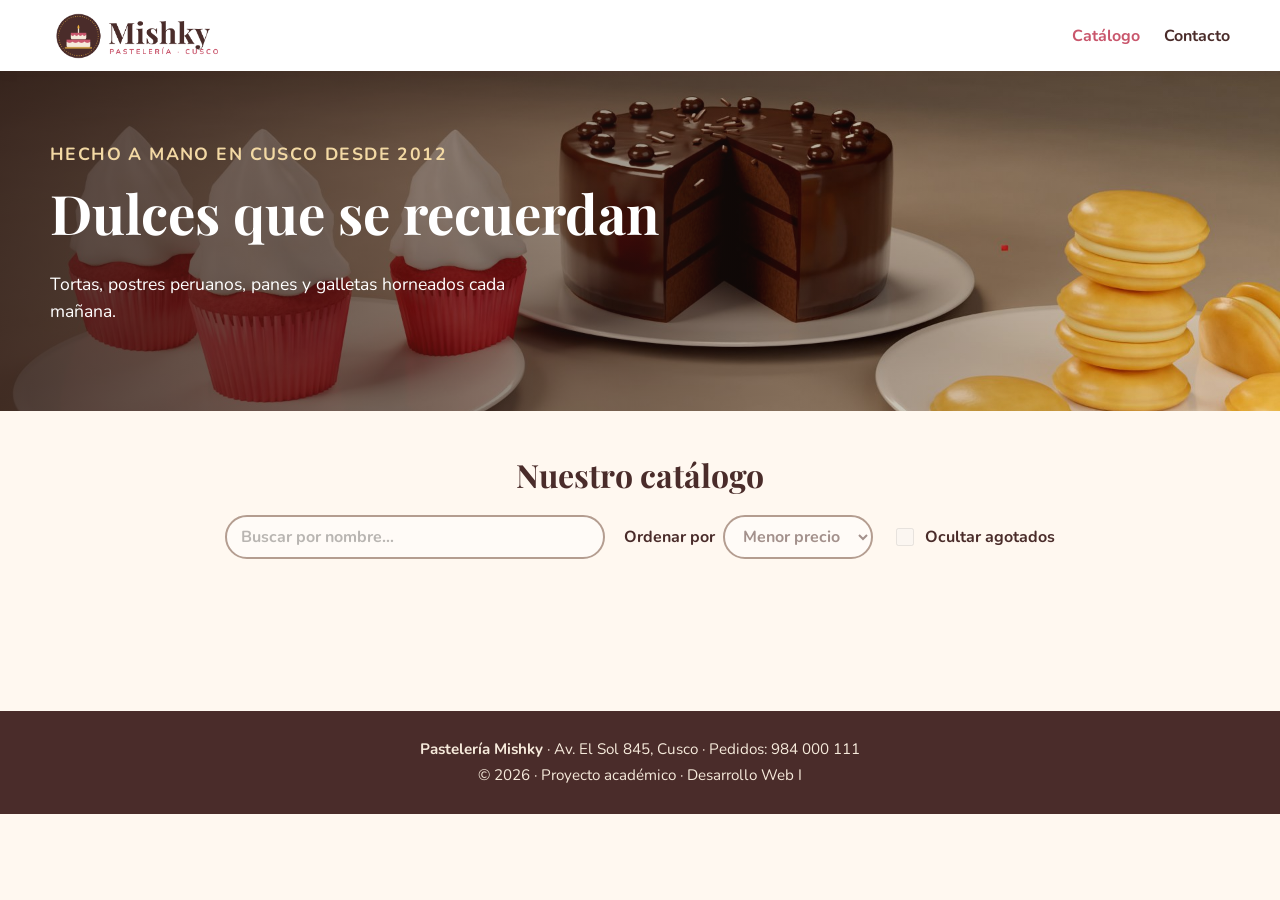
==== index.html @ ed4f643b "Rename catalogo.html to index.html" ====
<!doctype html>
<html lang="es">
  <head>
    <meta charset="UTF-8" />
    <meta name="viewport" content="width=device-width, initial-scale=1.0" />
    <title>Catálogo | Pastelería Mishky</title>
    <meta
      name="description"
      content="Tortas, postres peruanos, panes y galletas artesanales de Pastelería Mishky."
    />
    <link rel="icon" href="img/favicon.png" type="image/png" />
    <link rel="preconnect" href="https://fonts.googleapis.com" />
    <link rel="preconnect" href="https://fonts.gstatic.com" crossorigin />
    <link
      href="https://fonts.googleapis.com/css2?family=Playfair+Display:wght@700&family=Nunito:wght@400;700&display=swap"
      rel="stylesheet"
    />
    <link rel="stylesheet" href="css/estilos.css" />
  </head>
  <body>
    <header class="cabecera">
      <div class="contenedor cabecera__fila">
        <a href="catalogo.html" class="marca">
          <img src="img/logo.png" alt="Pastelería Mishky" width="176" height="52" />
        </a>
        <nav aria-label="Principal">
          <ul class="menu">
            <li><a href="#catalogo" aria-current="page">Catálogo</a></li>
            <li><a href="#contacto">Contacto</a></li>
          </ul>
        </nav>
      </div>
    </header>

    <section class="hero">
      <div class="contenedor hero__texto">
        <p class="hero__antetitulo">Hecho a mano en Cusco desde 2012</p>
        <h1>Dulces que se recuerdan</h1>
        <p>Tortas, postres peruanos, panes y galletas horneados cada mañana.</p>
      </div>
    </section>

    <main id="catalogo" class="contenedor">
      <h2 class="titulo-seccion">Nuestro catálogo</h2>

      <!-- Controles: buscador, orden y stock.
           Un solo contenedor con delegación de eventos (input + change). -->
      <div id="controles" class="controles" role="search" aria-label="Buscar y ordenar productos">
        <div class="campo campo--buscar">
          <label for="buscador" class="visualmente-oculto">Buscar por nombre</label>
          <input
            id="buscador"
            type="search"
            placeholder="Buscar por nombre…"
            autocomplete="off"
            disabled
          />
        </div>

        <div class="campo">
          <label for="orden">Ordenar por</label>
          <select id="orden" disabled>
            <option value="precio-asc">Menor precio</option>
            <option value="precio-desc">Mayor precio</option>
            <option value="nombre-asc">Nombre A–Z</option>
          </select>
        </div>

        <label class="campo campo--check" for="ocultar-agotados">
          <input id="ocultar-agotados" type="checkbox" disabled />
          <span>Ocultar agotados</span>
        </label>
      </div>

      <!-- Los botones de categoría se generan desde productos.json -->
      <div
        id="filtros"
        class="filtros"
        role="group"
        aria-label="Filtrar por categoría"
      ></div>

      <div class="estado-bloque">
        <p id="estado" class="estado" role="status" aria-live="polite" tabindex="-1"></p>
        <button type="button" id="reintentar" class="boton" hidden>Reintentar</button>
      </div>
      <p id="aviso" class="aviso" hidden></p>

      <!-- Contenedor: el catálogo se renderiza con JavaScript.
           aria-busy="true" hasta que termina el renderizado. -->
      <ul id="grilla" class="grilla" aria-busy="true"></ul>
    </main>

    <footer id="contacto" class="pie">
      <div class="contenedor">
        <p>
          <strong>Pastelería Mishky</strong> · Av. El Sol 845, Cusco · Pedidos: 984 000 111
        </p>
        <p>&copy; 2026 · Proyecto académico · Desarrollo Web I</p>
      </div>
    </footer>

    <!-- Detalle del producto: <dialog> nativo (se abre con showModal()) -->
    <dialog id="modal" class="modal" aria-labelledby="modal-titulo" aria-describedby="modal-descripcion">
      <div class="modal__contenido">
        <button type="button" id="modal-cerrar" class="modal__cerrar" aria-label="Cerrar detalle">
          ✕
        </button>
        <img id="modal-img" class="modal__img" width="900" height="900" alt="" decoding="async" />
        <div class="modal__cuerpo">
          <p id="modal-categoria" class="tarjeta__categoria"></p>
          <h2 id="modal-titulo" class="modal__titulo"></h2>
          <p id="modal-descripcion" class="modal__descripcion"></p>
          <dl class="modal__datos">
            <div>
              <dt>Precio</dt>
              <dd id="modal-precio" class="modal__precio"></dd>
            </div>
            <div>
              <dt>Stock</dt>
              <dd id="modal-stock"></dd>
            </div>
            <div>
              <dt>Porciones</dt>
              <dd id="modal-porciones"></dd>
            </div>
          </dl>
          <button type="button" id="modal-cerrar-pie" class="boton">Cerrar</button>
        </div>
      </div>
    </dialog>

    <!-- Plantilla de una tarjeta de producto: el navegador no la muestra.
         El srcset lo completa catalogo.js (300w / 600w / 900w). -->
    <template id="tpl-producto">
      <li class="tarjeta">
        <figure class="tarjeta__foto">
          <img
            width="600"
            height="600"
            loading="lazy"
            decoding="async"
            sizes="(max-width: 560px) calc(100vw - 2rem), 280px"
            alt=""
          />
          <span class="etiqueta" hidden></span>
        </figure>
        <div class="tarjeta__cuerpo">
          <p class="tarjeta__categoria"></p>
          <h3 class="tarjeta__nombre"></h3>
          <p class="tarjeta__descripcion"></p>
          <div class="tarjeta__pie">
            <span class="tarjeta__precio"></span>
            <span class="tarjeta__porciones"></span>
          </div>
        </div>
      </li>
    </template>

    <script src="js/catalogo.js" defer></script>
  </body>
</html>
---- css/estilos.css ----
/* =============================================================
   Pastelería Mishky · Estilos del catálogo
   ============================================================= */
:root {
  --crema: #fff8f0;
  --crema-2: #f6eadb;
  --chocolate: #4a2c2a;
  --cacao: #6b4433;
  --rosa: #c9566c;
  --dorado: #c8963e;
  --gris: #7a6a60;
  --blanco: #ffffff;
  --radio: 14px;
  --sombra: 0 6px 18px rgba(74, 44, 42, 0.12);
}

*,
*::before,
*::after {
  box-sizing: border-box;
}

body {
  margin: 0;
  font-family: "Nunito", system-ui, sans-serif;
  color: var(--chocolate);
  background: var(--crema);
  line-height: 1.5;
}

img {
  max-width: 100%;
  display: block;
}

.contenedor {
  width: min(1180px, 100% - 2rem);
  margin-inline: auto;
}

/* ---------- Cabecera ---------- */
.cabecera {
  position: sticky;
  top: 0;
  z-index: 10;
  background: var(--blanco);
  box-shadow: 0 2px 10px rgba(74, 44, 42, 0.08);
}

.cabecera__fila {
  display: flex;
  align-items: center;
  justify-content: space-between;
  padding-block: 0.6rem;
}

.marca img {
  height: 52px;
  width: auto;
}

.menu {
  display: flex;
  gap: 1.5rem;
  list-style: none;
  margin: 0;
  padding: 0;
}

.menu a {
  color: var(--chocolate);
  font-weight: 700;
  text-decoration: none;
}

.menu a:hover,
.menu a[aria-current="page"] {
  color: var(--rosa);
}

/* ---------- Hero ---------- */
.hero {
  min-height: 340px;
  display: flex;
  align-items: center;
  color: var(--blanco);
  background:
    linear-gradient(
      90deg,
      rgba(40, 22, 18, 0.82) 0%,
      rgba(40, 22, 18, 0.35) 60%,
      rgba(40, 22, 18, 0) 100%
    ),
    url("../img/banner.jpg") center / cover no-repeat;
}

.hero__texto {
  max-width: 1180px;
}

.hero__antetitulo {
  color: #f3d9a4;
  font-weight: 700;
  letter-spacing: 0.08em;
  text-transform: uppercase;
  font-size: 0.85rem;
  margin: 0;
}

.hero h1 {
  font-family: "Playfair Display", Georgia, serif;
  font-size: clamp(2rem, 5vw, 3.4rem);
  margin: 0.3rem 0;
}

.hero p {
  max-width: 30rem;
  font-size: 1.1rem;
}

/* ---------- Filtros ---------- */
.titulo-seccion {
  font-family: "Playfair Display", Georgia, serif;
  font-size: 2rem;
  text-align: center;
  margin: 2.5rem 0 1rem;
}

.filtros {
  display: flex;
  flex-wrap: wrap;
  justify-content: center;
  gap: 0.6rem;
  margin-bottom: 1rem;
}

.filtro {
  font: inherit;
  font-weight: 700;
  cursor: pointer;
  padding: 0.55rem 1.2rem;
  border-radius: 999px;
  border: 2px solid var(--cacao);
  background: transparent;
  color: var(--cacao);
  transition:
    background 0.2s,
    color 0.2s,
    transform 0.2s;
}

.filtro:hover {
  transform: translateY(-2px);
}

.filtro[aria-pressed="true"] {
  background: var(--cacao);
  color: var(--blanco);
}

.filtro:focus-visible {
  outline: 3px solid var(--dorado);
  outline-offset: 2px;
}

.estado {
  text-align: center;
  color: var(--gris);
  min-height: 1.5em;
}

.estado--error {
  color: #a3202f;
  font-weight: 700;
}

/* ---------- Grilla y tarjetas ---------- */
.grilla {
  list-style: none;
  padding: 0;
  margin: 1rem 0 3rem;
  display: grid;
  gap: 1.5rem;
  grid-template-columns: repeat(auto-fill, minmax(250px, 1fr));
}

.tarjeta {
  background: var(--blanco);
  border-radius: var(--radio);
  overflow: hidden;
  box-shadow: var(--sombra);
  display: flex;
  flex-direction: column;
  transition:
    transform 0.25s,
    box-shadow 0.25s;
}

.tarjeta:hover {
  transform: translateY(-4px);
  box-shadow: 0 12px 26px rgba(74, 44, 42, 0.18);
}

.tarjeta[data-id] {
  cursor: pointer;
}

.tarjeta:focus-visible {
  outline: 3px solid var(--dorado);
  outline-offset: 3px;
}

.tarjeta__foto {
  position: relative;
  margin: 0;
  aspect-ratio: 1 / 1;
  background: var(--crema-2);
}

.tarjeta__foto img {
  width: 100%;
  height: 100%;
  object-fit: cover;
  opacity: 0;
  transition: opacity 0.4s ease;
}

/* Clase que agrega JS con el evento load */
.tarjeta__foto img.foto-cargada {
  opacity: 1;
}

.etiqueta {
  position: absolute;
  top: 12px;
  left: 12px;
  background: var(--dorado);
  color: var(--blanco);
  font-size: 0.8rem;
  font-weight: 700;
  padding: 0.25rem 0.7rem;
  border-radius: 999px;
}

.etiqueta--agotado {
  background: #8a1c2b;
}

.tarjeta--agotado img {
  filter: grayscale(0.85);
}

.tarjeta--agotado img.foto-cargada {
  opacity: 0.75;
}

.tarjeta__cuerpo {
  padding: 1rem 1.1rem 1.2rem;
  display: flex;
  flex-direction: column;
  flex: 1;
}

.tarjeta__categoria {
  margin: 0;
  color: var(--rosa);
  font-size: 0.78rem;
  font-weight: 700;
  text-transform: uppercase;
  letter-spacing: 0.06em;
}

.tarjeta__nombre {
  font-family: "Playfair Display", Georgia, serif;
  font-size: 1.25rem;
  margin: 0.25rem 0 0.4rem;
}

.tarjeta__descripcion {
  margin: 0 0 1rem;
  color: var(--gris);
  font-size: 0.95rem;
  flex: 1;
}

.tarjeta__pie {
  display: flex;
  justify-content: space-between;
  align-items: baseline;
  border-top: 1px dashed var(--crema-2);
  padding-top: 0.7rem;
}

.tarjeta__precio {
  font-size: 1.35rem;
  font-weight: 700;
  color: var(--chocolate);
}

.tarjeta__porciones {
  font-size: 0.85rem;
  color: var(--gris);
}

/* ---------- Pie ---------- */
.pie {
  background: var(--chocolate);
  color: var(--crema-2);
  text-align: center;
  padding: 1.5rem 0;
  font-size: 0.95rem;
}

.pie p {
  margin: 0.2rem 0;
}

@media (max-width: 600px) {
  .menu {
    gap: 1rem;
  }
  .hero {
    min-height: 260px;
  }
  .titulo-seccion {
    font-size: 1.6rem;
  }
}

/* =============================================================
   Novedades v2
   ============================================================= */

.visualmente-oculto {
  position: absolute;
  width: 1px;
  height: 1px;
  margin: -1px;
  padding: 0;
  overflow: hidden;
  clip: rect(0 0 0 0);
  white-space: nowrap;
  border: 0;
}

/* ---------- Controles: buscador, orden, stock ---------- */
.controles {
  display: flex;
  flex-wrap: wrap;
  align-items: center;
  justify-content: center;
  gap: 0.8rem 1.2rem;
  margin-bottom: 1rem;
}

.campo {
  display: flex;
  align-items: center;
  gap: 0.5rem;
  font-weight: 700;
}

.campo--buscar {
  flex: 1 1 260px;
  max-width: 380px;
}

.controles input[type="search"],
.controles select {
  font: inherit;
  color: var(--chocolate);
  padding: 0.5rem 0.9rem;
  border: 2px solid var(--cacao);
  border-radius: 999px;
  background: var(--blanco);
}

.controles input[type="search"] {
  width: 100%;
}

.controles input:focus-visible,
.controles select:focus-visible {
  outline: 3px solid var(--dorado);
  outline-offset: 2px;
}

.controles input:disabled,
.controles select:disabled {
  opacity: 0.5;
  cursor: not-allowed;
}

.campo--check {
  cursor: pointer;
}

.campo--check input {
  width: 1.15rem;
  height: 1.15rem;
  accent-color: var(--cacao);
}

/* ---------- Estado, error y aviso ---------- */
.estado-bloque {
  display: flex;
  flex-direction: column;
  align-items: center;
  gap: 0.6rem;
}

.estado:focus {
  outline: none;
}

.aviso {
  text-align: center;
  margin: 0.4rem auto 0;
  padding: 0.4rem 1rem;
  max-width: 40rem;
  font-size: 0.9rem;
  color: #6b4a10;
  background: #fbefd2;
  border-radius: 8px;
}

.boton {
  font: inherit;
  font-weight: 700;
  cursor: pointer;
  padding: 0.55rem 1.4rem;
  border: 2px solid var(--cacao);
  border-radius: 999px;
  background: var(--cacao);
  color: var(--blanco);
  transition: background 0.2s, transform 0.2s;
}

.boton:hover {
  background: var(--chocolate);
  transform: translateY(-2px);
}

.boton:focus-visible {
  outline: 3px solid var(--dorado);
  outline-offset: 2px;
}

/* ---------- Tarjetas fantasma ---------- */
.tarjeta--fantasma,
.tarjeta--fantasma:hover {
  pointer-events: none;
  transform: none;
  box-shadow: var(--sombra);
}

.fantasma__foto,
.fantasma__linea {
  background: var(--crema-2);
  animation: pulso 1.4s ease-in-out infinite;
}

.fantasma__foto {
  aspect-ratio: 1 / 1;
}

.fantasma__linea {
  height: 14px;
  border-radius: 7px;
  margin-bottom: 0.7rem;
}

.fantasma__linea--corta {
  width: 35%;
}

.fantasma__linea--titulo {
  height: 20px;
  width: 70%;
}

.fantasma__linea--media {
  width: 55%;
}

@keyframes pulso {
  0%,
  100% {
    opacity: 1;
  }
  50% {
    opacity: 0.45;
  }
}

/* ---------- Modal <dialog> ---------- */
html:has(dialog[open]) {
  overflow: hidden;
}

.modal {
  width: min(780px, 100% - 2rem);
  max-height: calc(100dvh - 2rem);
  padding: 0;
  border: 0;
  border-radius: var(--radio);
  overflow: auto;
  color: var(--chocolate);
  background: var(--blanco);
  box-shadow: 0 20px 50px rgba(40, 22, 18, 0.45);
}

.modal[open] {
  animation: entrada-modal 0.25s ease;
}

.modal::backdrop {
  background: rgba(40, 22, 18, 0.6);
}

@keyframes entrada-modal {
  from {
    opacity: 0;
    transform: translateY(12px) scale(0.98);
  }
  to {
    opacity: 1;
    transform: none;
  }
}

.modal__contenido {
  position: relative;
  display: grid;
  grid-template-columns: 1fr;
}

.modal__img {
  width: 100%;
  height: auto;
  aspect-ratio: 1 / 1;
  object-fit: cover;
  background: var(--crema-2);
}

.modal__cuerpo {
  display: flex;
  flex-direction: column;
  padding: 1.4rem 1.5rem 1.6rem;
}

.modal__titulo {
  font-family: "Playfair Display", Georgia, serif;
  font-size: 1.7rem;
  margin: 0.25rem 0 0.6rem;
}

.modal__descripcion {
  margin: 0 0 1.2rem;
  color: var(--gris);
}

.modal__datos {
  margin: 0 0 1.4rem;
  display: grid;
  gap: 0.6rem;
}

.modal__datos > div {
  display: flex;
  justify-content: space-between;
  gap: 1rem;
  padding-bottom: 0.5rem;
  border-bottom: 1px dashed var(--crema-2);
}

.modal__datos dt {
  color: var(--gris);
}

.modal__datos dd {
  margin: 0;
  font-weight: 700;
}

.modal__precio {
  font-size: 1.5rem;
}

.modal__stock--agotado {
  color: #8a1c2b;
}

.modal__cuerpo .boton {
  align-self: flex-start;
  margin-top: auto;
}

.modal__cerrar {
  position: absolute;
  top: 10px;
  right: 10px;
  z-index: 1;
  width: 2.4rem;
  height: 2.4rem;
  font: inherit;
  font-weight: 700;
  line-height: 1;
  cursor: pointer;
  border: 0;
  border-radius: 50%;
  color: var(--chocolate);
  background: rgba(255, 255, 255, 0.92);
  box-shadow: 0 2px 8px rgba(0, 0, 0, 0.25);
}

.modal__cerrar:hover {
  background: var(--crema-2);
}

.modal__cerrar:focus-visible {
  outline: 3px solid var(--dorado);
  outline-offset: 2px;
}

@media (min-width: 700px) {
  .modal__contenido {
    grid-template-columns: 1fr 1fr;
  }
  .modal__img {
    height: 100%;
    aspect-ratio: auto;
    min-height: 100%;
  }
}

/* ---------- Respeto a "reducir movimiento" ---------- */
@media (prefers-reduced-motion: reduce) {
  *,
  *::before,
  *::after {
    animation: none !important;
    transition: none !important;
  }
}

/* =============================================================
   Novedades v3 · Retos 1 y 2
   ============================================================= */
:root {
  --rosa-oscuro: #a43a52; /* mejor contraste de texto que --rosa */
}

/* El ancla #catalogo no queda tapada por la cabecera fija */
#catalogo {
  scroll-margin-top: 4.5rem;
}

/* ---------- Botones: variantes y estado deshabilitado ---------- */
.boton--secundario {
  background: transparent;
  color: var(--cacao);
}

.boton--secundario:hover {
  background: var(--crema-2);
  color: var(--chocolate);
}

.boton:disabled {
  opacity: 0.45;
  cursor: not-allowed;
  transform: none;
}

.boton:disabled:hover {
  background: var(--cacao);
  transform: none;
}

.boton--secundario:disabled:hover {
  background: transparent;
}

/* ---------- Reto 1: «Limpiar filtros» ---------- */
.boton--limpiar {
  padding: 0.45rem 1.1rem;
  transition:
    background 0.2s,
    color 0.2s,
    border-color 0.2s,
    transform 0.2s;
}

/* Activo (hay filtros): se destaca para invitar a usarlo */
.boton--limpiar:not(:disabled) {
  color: var(--rosa-oscuro);
  border-color: var(--rosa-oscuro);
}

.boton--limpiar:not(:disabled):hover {
  background: var(--rosa-oscuro);
  color: var(--blanco);
}

/* ---------- Reto 2: botón «Comparar» en la tarjeta ---------- */
.tarjeta__comparar {
  align-self: flex-start;
  margin-top: 0.8rem;
  font: inherit;
  font-size: 0.9rem;
  font-weight: 700;
  cursor: pointer;
  padding: 0.35rem 0.95rem;
  border: 2px solid var(--cacao);
  border-radius: 999px;
  background: transparent;
  color: var(--cacao);
  transition:
    background 0.2s,
    color 0.2s;
}

.tarjeta__comparar::before {
  content: "+";
  margin-right: 0.4rem;
}

.tarjeta__comparar:hover {
  background: var(--crema-2);
}

.tarjeta__comparar[aria-pressed="true"] {
  background: var(--cacao);
  color: var(--blanco);
}

.tarjeta__comparar[aria-pressed="true"]::before {
  content: "✓";
}

.tarjeta__comparar:focus-visible {
  outline: 3px solid var(--dorado);
  outline-offset: 2px;
}

/* ---------- Reto 2: barra flotante inferior ---------- */
.barra-comparar {
  position: fixed;
  inset: auto 0 0 0;
  z-index: 30;
  padding: 0.7rem 0 calc(0.7rem + env(safe-area-inset-bottom, 0px));
  color: var(--crema);
  background: var(--chocolate);
  box-shadow: 0 -6px 20px rgba(40, 22, 18, 0.3);
  animation: subir-barra 0.25s ease;
}

.barra-comparar[hidden] {
  display: none;
}

@keyframes subir-barra {
  from {
    transform: translateY(100%);
  }
  to {
    transform: none;
  }
}

.barra-comparar__interior {
  display: flex;
  flex-wrap: wrap;
  align-items: center;
  justify-content: space-between;
  gap: 0.7rem 1.2rem;
}

.barra-comparar__info {
  flex: 1 1 320px;
  min-width: 0;
}

.barra-comparar__contador {
  margin: 0 0 0.4rem;
  font-size: 0.88rem;
  font-weight: 700;
  color: #f3d9a4;
}

.barra-comparar--limite .barra-comparar__contador {
  color: #ffc9d1;
  animation: sacudir 0.4s ease;
}

@keyframes sacudir {
  25% {
    transform: translateX(-5px);
  }
  75% {
    transform: translateX(5px);
  }
}

.barra-comparar__lista {
  display: flex;
  flex-wrap: wrap;
  gap: 0.5rem;
  margin: 0;
  padding: 0;
  list-style: none;
}

.chip {
  display: flex;
  align-items: center;
  gap: 0.5rem;
  max-width: 230px;
  padding: 0.25rem 0.35rem 0.25rem 0.25rem;
  border-radius: 999px;
  background: rgba(255, 255, 255, 0.12);
}

.chip img {
  width: 40px;
  height: 40px;
  flex: none;
  object-fit: cover;
  border-radius: 50%;
  background: var(--crema-2);
}

.chip__nombre {
  min-width: 0;
  overflow: hidden;
  font-size: 0.9rem;
  font-weight: 700;
  white-space: nowrap;
  text-overflow: ellipsis;
}

.chip__quitar {
  flex: none;
  width: 1.8rem;
  height: 1.8rem;
  font: inherit;
  font-size: 0.8rem;
  line-height: 1;
  cursor: pointer;
  color: var(--chocolate);
  background: var(--crema);
  border: 0;
  border-radius: 50%;
}

.chip__quitar:hover {
  background: #fff;
}

.barra-comparar__acciones {
  display: flex;
  gap: 0.6rem;
}

/* Botones sobre fondo oscuro */
.barra-comparar .boton {
  color: #2b1510;
  background: var(--dorado);
  border-color: var(--dorado);
}

.barra-comparar .boton:hover {
  background: #dcab57;
}

.barra-comparar .boton--secundario {
  color: var(--crema);
  background: transparent;
  border-color: var(--crema);
}

.barra-comparar .boton--secundario:hover {
  background: rgba(255, 255, 255, 0.15);
}

.barra-comparar .boton:disabled:hover {
  background: var(--dorado);
}

.barra-comparar .boton--secundario:disabled:hover {
  background: transparent;
}

.barra-comparar :focus-visible {
  outline: 3px solid #fff;
  outline-offset: 2px;
}

/* El pie no queda tapado por la barra (--alto-barra lo calcula JS) */
body.con-barra .pie {
  padding-bottom: calc(1.5rem + var(--alto-barra, 0px));
}

/* ---------- Reto 2: botón «Volver arriba y buscar» ---------- */
.volver-arriba {
  position: fixed;
  right: 1rem;
  bottom: calc(1rem + var(--alto-barra, 0px));
  z-index: 25;
  display: inline-flex;
  align-items: center;
  gap: 0.5rem;
  font: inherit;
  font-weight: 700;
  cursor: pointer;
  padding: 0.7rem 1.1rem;
  color: var(--chocolate);
  background: var(--blanco);
  border: 2px solid var(--dorado);
  border-radius: 999px;
  box-shadow: var(--sombra);
  /* Oculto: sin foco ni lectura (visibility) hasta que el observador lo muestre */
  opacity: 0;
  visibility: hidden;
  transform: translateY(12px);
  transition:
    opacity 0.25s,
    transform 0.25s,
    bottom 0.25s,
    visibility 0s linear 0.25s;
}

.volver-arriba--visible {
  opacity: 1;
  visibility: visible;
  transform: none;
  transition-delay: 0s;
}

.volver-arriba:hover {
  background: var(--crema-2);
}

.volver-arriba:focus-visible {
  outline: 3px solid var(--dorado);
  outline-offset: 3px;
}

/* ---------- Reto 2: <dialog> comparativo ---------- */
.modal--comparar {
  width: min(980px, 100% - 2rem);
}

.comparar__contenido {
  position: relative;
  padding: 1.4rem 1.2rem 1.3rem;
}

.comparar__titulo {
  margin: 0 3rem 1rem 0;
  font-family: "Playfair Display", Georgia, serif;
  font-size: 1.6rem;
}

.tabla-comparar-contenedor {
  overflow-x: auto;
  border: 1px solid var(--crema-2);
  border-radius: var(--radio);
}

.tabla-comparar-contenedor:focus-visible {
  outline: 3px solid var(--dorado);
  outline-offset: 2px;
}

.tabla-comparar {
  width: 100%;
  /* 1.ª columna + una columna por producto: en móvil la tabla se desplaza */
  min-width: calc(7.5rem + var(--columnas, 3) * 11rem);
  border-collapse: collapse;
  table-layout: fixed;
}

.tabla-comparar th,
.tabla-comparar td {
  padding: 0.8rem 0.9rem;
  text-align: left;
  vertical-align: top;
  border-bottom: 1px dashed var(--crema-2);
}

.tabla-comparar tbody tr:last-child th,
.tabla-comparar tbody tr:last-child td {
  border-bottom: 0;
}

.tabla-comparar th[scope="row"] {
  position: sticky;
  left: 0;
  z-index: 1;
  width: 7.5rem;
  color: var(--gris);
  background: var(--blanco);
}

.tabla-comparar__producto {
  text-align: center;
  font-family: "Playfair Display", Georgia, serif;
  font-size: 1.05rem;
  background: var(--crema);
}

.tabla-comparar__producto img {
  width: 96px;
  height: 96px;
  margin: 0 auto 0.5rem;
  object-fit: cover;
  border-radius: var(--radio);
  background: var(--crema-2);
}

.tabla-comparar__agotado {
  color: #8a1c2b;
  font-weight: 700;
}

.tabla-comparar__mejor {
  color: #2d6a3e;
  font-weight: 700;
}

.insignia {
  display: inline-block;
  margin-left: 0.4rem;
  padding: 0.1rem 0.55rem;
  font-size: 0.75rem;
  color: #1f4d2c;
  background: #dcefe0;
  border-radius: 999px;
}

.comparar__pie {
  display: flex;
  justify-content: flex-end;
  margin-top: 1rem;
}

/* ---------- Responsive de los retos ---------- */
@media (max-width: 700px) {
  .barra-comparar__interior {
    flex-direction: column;
    align-items: stretch;
  }

  .barra-comparar__info {
    flex-basis: auto;
  }

  .barra-comparar__acciones .boton {
    flex: 1;
  }

  .chip {
    max-width: 100%;
  }

  .chip__nombre {
    max-width: 8.5rem;
  }

  .comparar__titulo {
    font-size: 1.35rem;
  }
}

@media (max-width: 480px) {
  .controles .boton--limpiar {
    width: 100%;
  }

  .volver-arriba {
    right: 0.7rem;
    padding: 0.6rem 0.9rem;
    font-size: 0.9rem;
  }
}
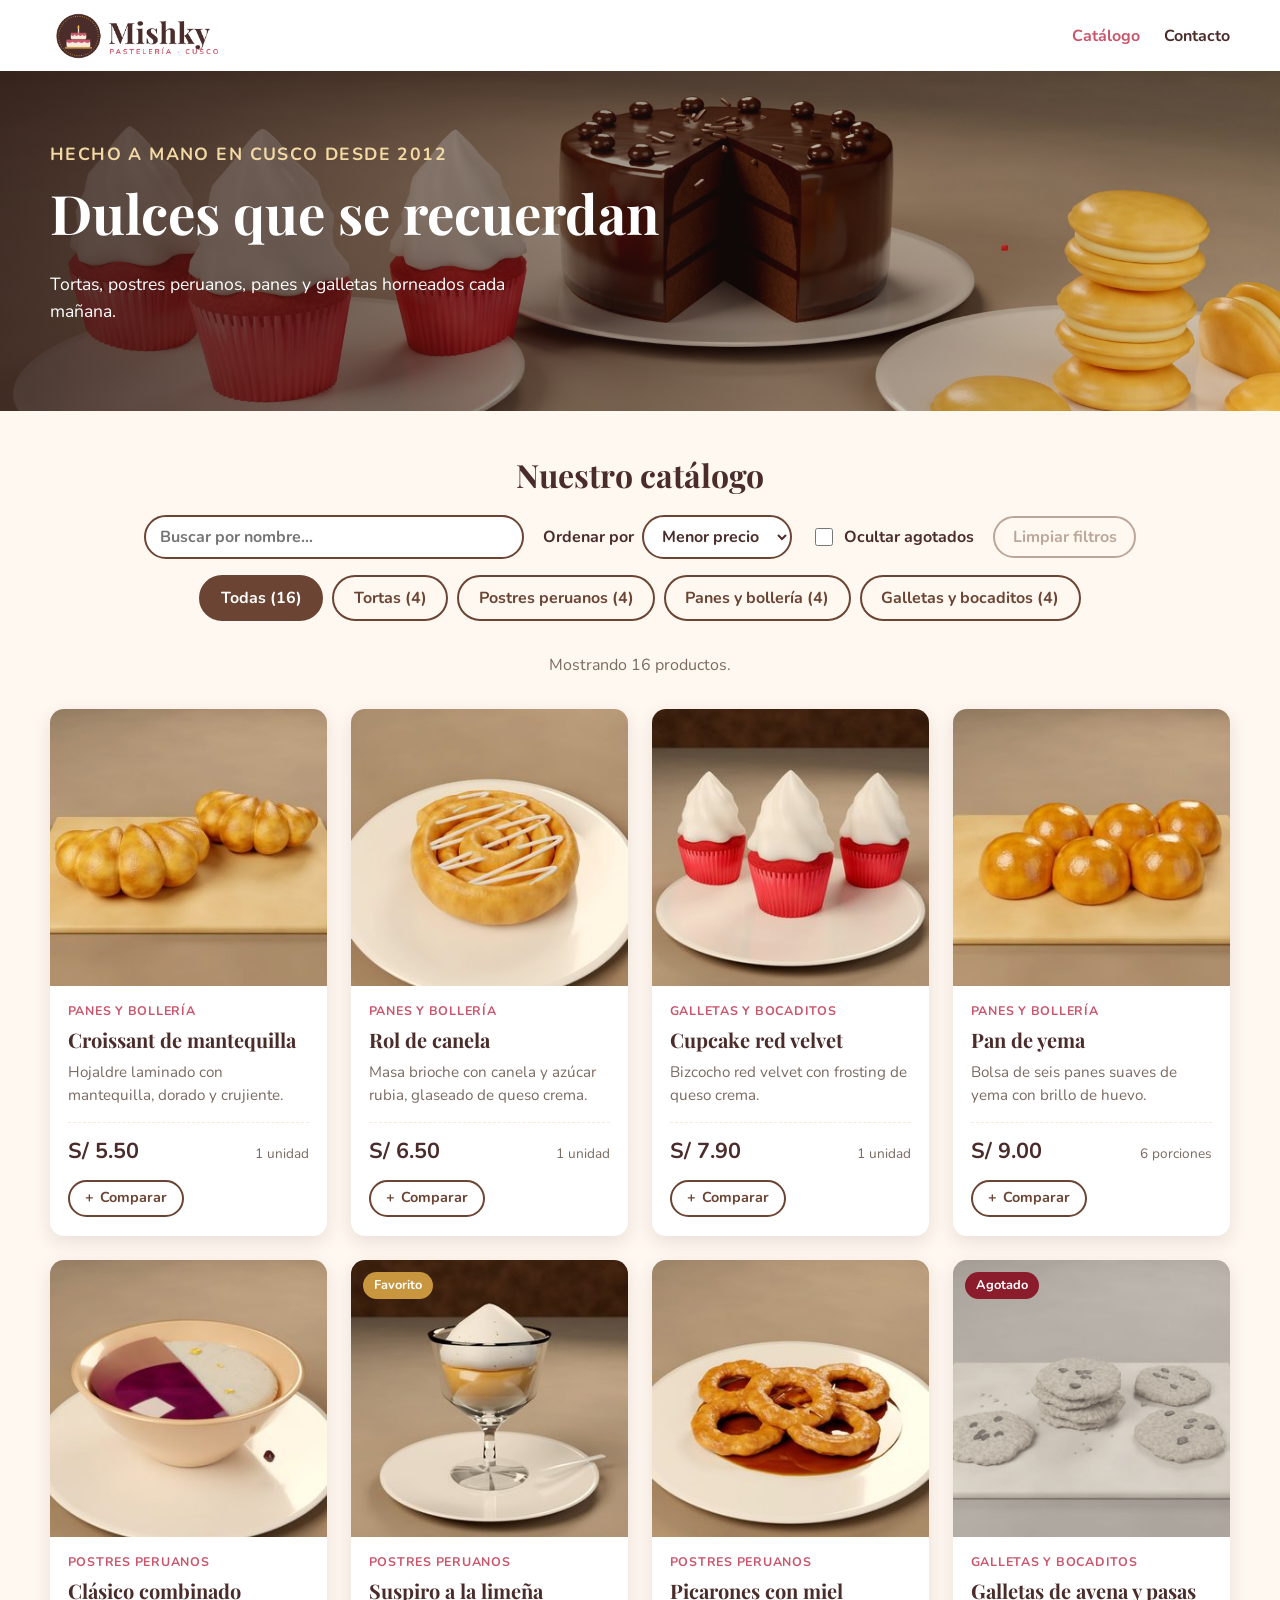
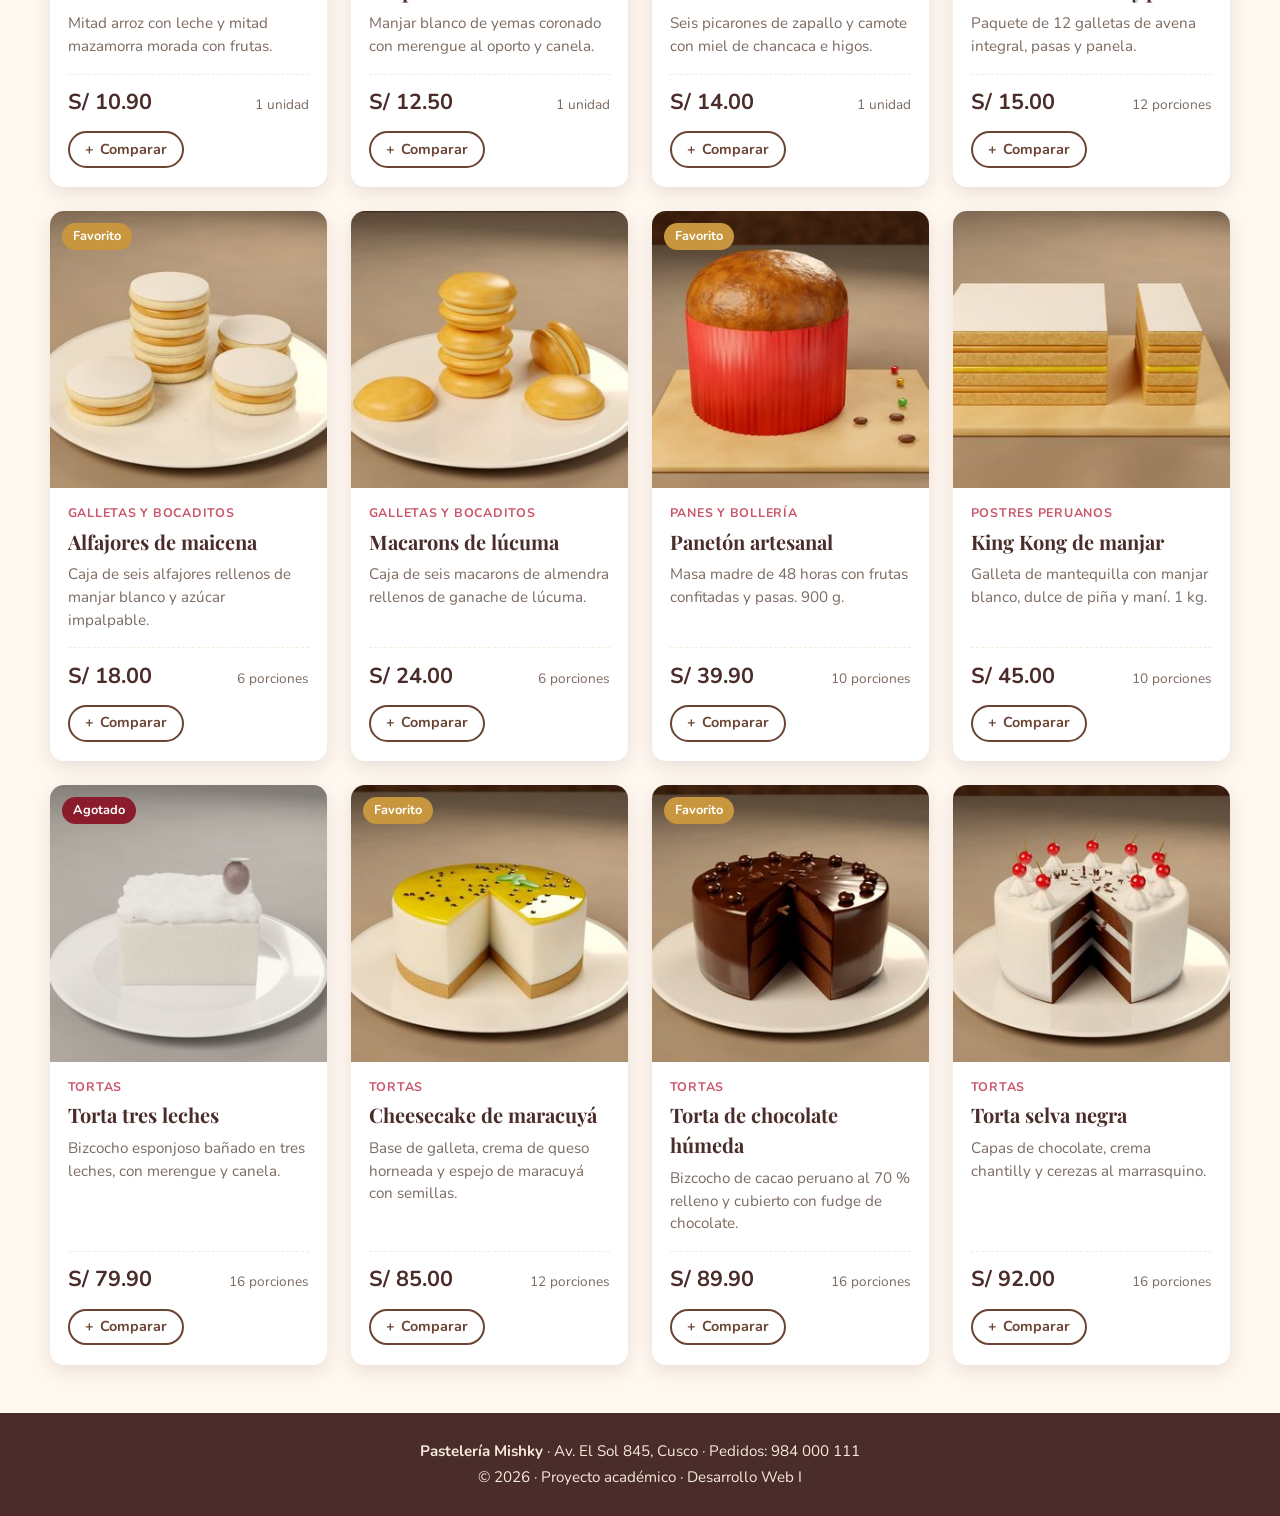
==== commit de0a0276: "Rename catalogo.html to index.html" ====
--- a/index.html
+++ b/index.html
@@ -70,6 +70,11 @@
           <input id="ocultar-agotados" type="checkbox" disabled />
           <span>Ocultar agotados</span>
         </label>
+
+        <!-- Reto 1: se habilita solo si hay algún filtro distinto al estado por defecto -->
+        <button type="button" id="limpiar-filtros" class="boton boton--secundario boton--limpiar" disabled>
+          Limpiar filtros
+        </button>
       </div>
 
       <!-- Los botones de categoría se generan desde productos.json -->
@@ -130,6 +135,45 @@
       </div>
     </dialog>
 
+    <!-- Reto 2: barra flotante inferior de comparación -->
+    <aside id="barra-comparar" class="barra-comparar" aria-label="Productos seleccionados para comparar" hidden>
+      <div class="contenedor barra-comparar__interior">
+        <div class="barra-comparar__info">
+          <p id="barra-contador" class="barra-comparar__contador"></p>
+          <ul id="barra-lista" class="barra-comparar__lista"></ul>
+        </div>
+        <div class="barra-comparar__acciones">
+          <button type="button" id="barra-vaciar" class="boton boton--secundario">Vaciar</button>
+          <button type="button" id="barra-ver" class="boton" aria-haspopup="dialog">Ver comparativa</button>
+        </div>
+      </div>
+    </aside>
+
+    <!-- Reto 2: <dialog> nativo con la tabla comparativa -->
+    <dialog id="modal-comparar" class="modal modal--comparar" aria-labelledby="comparar-titulo">
+      <div class="comparar__contenido">
+        <button type="button" id="comparar-cerrar" class="modal__cerrar" aria-label="Cerrar comparativa">
+          ✕
+        </button>
+        <h2 id="comparar-titulo" class="comparar__titulo">Comparar productos</h2>
+        <div
+          id="comparar-tabla"
+          class="tabla-comparar-contenedor"
+          role="region"
+          aria-label="Tabla comparativa de productos"
+          tabindex="0"
+        ></div>
+        <div class="comparar__pie">
+          <button type="button" id="comparar-cerrar-pie" class="boton">Cerrar</button>
+        </div>
+      </div>
+    </dialog>
+
+    <!-- Reto 2: botón flotante que aparece con IntersectionObserver -->
+    <button type="button" id="volver-arriba" class="volver-arriba">
+      <span aria-hidden="true">↑</span> Volver arriba y buscar
+    </button>
+
     <!-- Plantilla de una tarjeta de producto: el navegador no la muestra.
          El srcset lo completa catalogo.js (300w / 600w / 900w). -->
     <template id="tpl-producto">
@@ -153,6 +197,8 @@
             <span class="tarjeta__precio"></span>
             <span class="tarjeta__porciones"></span>
           </div>
+          <!-- Reto 2: casilla/botón «Comparar» (JS completa aria-label y aria-pressed) -->
+          <button type="button" class="tarjeta__comparar" aria-pressed="false">Comparar</button>
         </div>
       </li>
     </template>
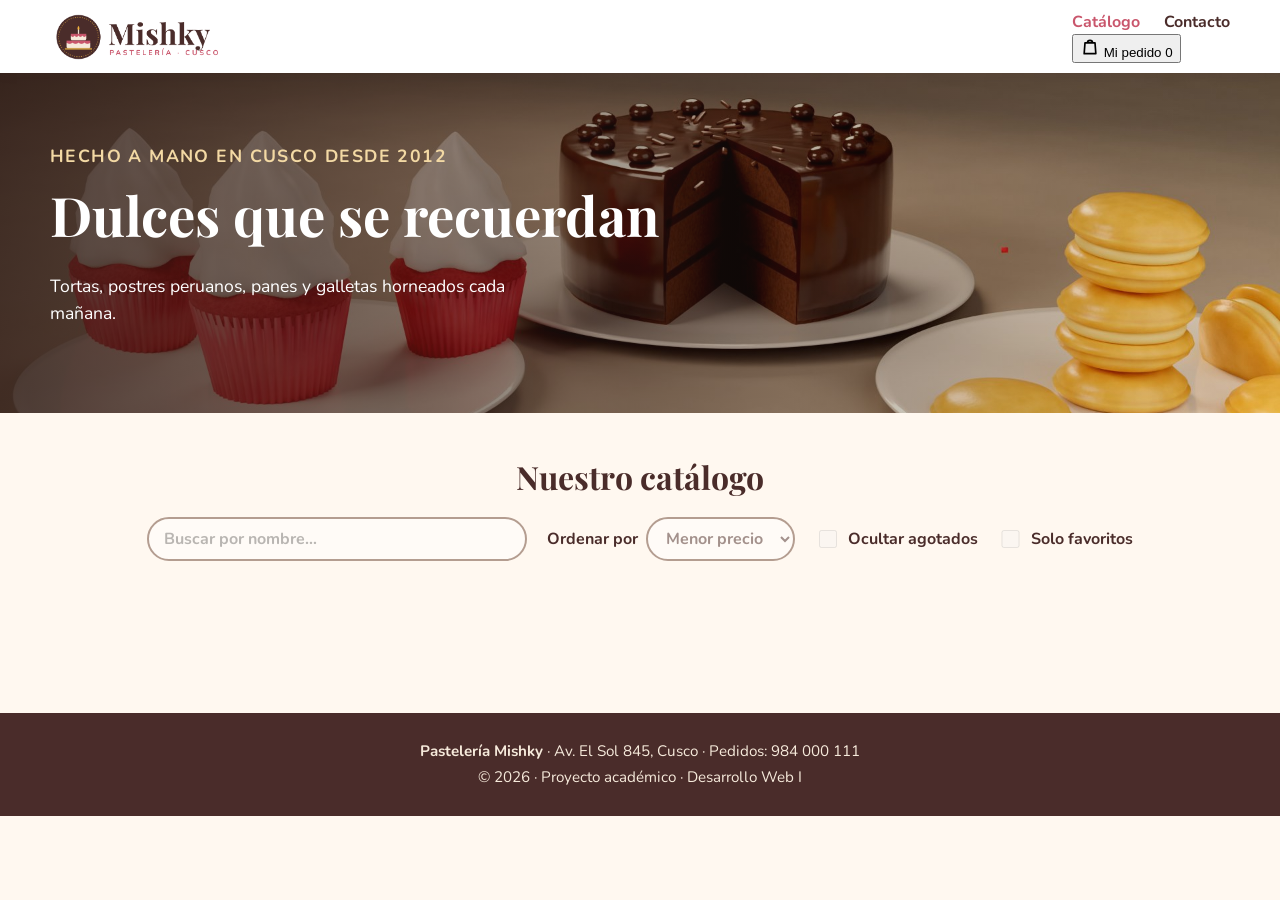
==== commit f759fb17: "Rename catalogo.html to index.html" ====
--- a/index.html
+++ b/index.html
@@ -23,12 +23,21 @@
         <a href="catalogo.html" class="marca">
           <img src="img/logo.png" alt="Pastelería Mishky" width="176" height="52" />
         </a>
-        <nav aria-label="Principal">
-          <ul class="menu">
-            <li><a href="#catalogo" aria-current="page">Catálogo</a></li>
-            <li><a href="#contacto">Contacto</a></li>
-          </ul>
-        </nav>
+        <div class="cabecera__acciones">
+          <nav aria-label="Principal">
+            <ul class="menu">
+              <li><a href="#catalogo" aria-current="page">Catálogo</a></li>
+              <li><a href="#contacto">Contacto</a></li>
+            </ul>
+          </nav>
+          <button type="button" id="btn-pedido" class="boton-pedido" aria-haspopup="dialog">
+            <svg viewBox="0 0 24 24" width="20" height="20" aria-hidden="true" focusable="false">
+              <path d="M6 7h12l1 13H5L6 7Z M9 7a3 3 0 0 1 6 0" fill="none" stroke="currentColor" stroke-width="2" stroke-linejoin="round" stroke-linecap="round" />
+            </svg>
+            <span>Mi pedido</span>
+            <span id="pedido-contador" class="contador" aria-hidden="true">0</span>
+          </button>
+        </div>
       </div>
     </header>
 
@@ -71,10 +80,10 @@
           <span>Ocultar agotados</span>
         </label>
 
-        <!-- Reto 1: se habilita solo si hay algún filtro distinto al estado por defecto -->
-        <button type="button" id="limpiar-filtros" class="boton boton--secundario boton--limpiar" disabled>
-          Limpiar filtros
-        </button>
+        <label class="campo campo--check" for="solo-favoritos">
+          <input id="solo-favoritos" type="checkbox" disabled />
+          <span>Solo favoritos</span>
+        </label>
       </div>
 
       <!-- Los botones de categoría se generan desde productos.json -->
@@ -130,49 +139,55 @@
               <dd id="modal-porciones"></dd>
             </div>
           </dl>
-          <button type="button" id="modal-cerrar-pie" class="boton">Cerrar</button>
+          <div class="modal__botones">
+            <button type="button" id="modal-agregar" class="boton boton--rosa">Agregar al pedido</button>
+            <button type="button" id="modal-cerrar-pie" class="boton boton--claro">Cerrar</button>
+          </div>
         </div>
       </div>
     </dialog>
 
-    <!-- Reto 2: barra flotante inferior de comparación -->
-    <aside id="barra-comparar" class="barra-comparar" aria-label="Productos seleccionados para comparar" hidden>
-      <div class="contenedor barra-comparar__interior">
-        <div class="barra-comparar__info">
-          <p id="barra-contador" class="barra-comparar__contador"></p>
-          <ul id="barra-lista" class="barra-comparar__lista"></ul>
-        </div>
-        <div class="barra-comparar__acciones">
-          <button type="button" id="barra-vaciar" class="boton boton--secundario">Vaciar</button>
-          <button type="button" id="barra-ver" class="boton" aria-haspopup="dialog">Ver comparativa</button>
-        </div>
-      </div>
-    </aside>
-
-    <!-- Reto 2: <dialog> nativo con la tabla comparativa -->
-    <dialog id="modal-comparar" class="modal modal--comparar" aria-labelledby="comparar-titulo">
-      <div class="comparar__contenido">
-        <button type="button" id="comparar-cerrar" class="modal__cerrar" aria-label="Cerrar comparativa">
-          ✕
+    <!-- Pedido: panel lateral con <dialog>. Se llena desde catalogo.js -->
+    <dialog id="carrito" class="panel" aria-labelledby="carrito-titulo">
+      <div class="panel__cabecera">
+        <h2 id="carrito-titulo" class="panel__titulo">Su pedido</h2>
+        <button type="button" id="carrito-cerrar" class="panel__cerrar" aria-label="Cerrar pedido">✕</button>
+      </div>
+      <p id="carrito-vacio" class="panel__vacio">
+        Aún no agregó productos. Elija sus favoritos del catálogo y aparecerán aquí.
+      </p>
+      <ul id="carrito-lista" class="panel__lista"></ul>
+      <div class="panel__pie">
+        <p class="panel__total"><span>Total</span> <strong id="carrito-total">S/ 0.00</strong></p>
+        <button type="button" id="carrito-whatsapp" class="boton boton--whatsapp" disabled>
+          Enviar pedido por WhatsApp
         </button>
-        <h2 id="comparar-titulo" class="comparar__titulo">Comparar productos</h2>
-        <div
-          id="comparar-tabla"
-          class="tabla-comparar-contenedor"
-          role="region"
-          aria-label="Tabla comparativa de productos"
-          tabindex="0"
-        ></div>
-        <div class="comparar__pie">
-          <button type="button" id="comparar-cerrar-pie" class="boton">Cerrar</button>
-        </div>
+        <button type="button" id="carrito-vaciar" class="boton boton--claro" disabled>Vaciar pedido</button>
       </div>
     </dialog>
 
-    <!-- Reto 2: botón flotante que aparece con IntersectionObserver -->
-    <button type="button" id="volver-arriba" class="volver-arriba">
-      <span aria-hidden="true">↑</span> Volver arriba y buscar
-    </button>
+    <!-- Aviso breve (popover: se ve incluso encima de los modales) -->
+    <div id="toast" class="toast" popover="manual" role="status" aria-live="polite"></div>
+
+    <!-- Plantilla de un producto dentro del pedido -->
+    <template id="tpl-item-pedido">
+      <li class="item-pedido">
+        <img class="item-pedido__img" width="64" height="64" alt="" />
+        <div class="item-pedido__info">
+          <p class="item-pedido__nombre"></p>
+          <p class="item-pedido__precio"></p>
+          <div class="cantidad">
+            <button type="button" data-accion="menos" aria-label="Quitar una unidad">−</button>
+            <output class="cantidad__valor"></output>
+            <button type="button" data-accion="mas" aria-label="Agregar una unidad">+</button>
+          </div>
+        </div>
+        <div class="item-pedido__lado">
+          <p class="item-pedido__subtotal"></p>
+          <button type="button" data-accion="quitar" class="item-pedido__quitar">Quitar</button>
+        </div>
+      </li>
+    </template>
 
     <!-- Plantilla de una tarjeta de producto: el navegador no la muestra.
          El srcset lo completa catalogo.js (300w / 600w / 900w). -->
@@ -188,6 +203,11 @@
             alt=""
           />
           <span class="etiqueta" hidden></span>
+          <button type="button" class="favorito" data-accion="favorito" aria-pressed="false">
+            <svg viewBox="0 0 24 24" width="22" height="22" aria-hidden="true" focusable="false">
+              <path d="M12 21s-7.5-4.6-9.5-9.2C1.2 8.7 3 5.5 6.2 5.5c2 0 3.2 1 3.8 2.1.6-1.1 1.8-2.1 3.8-2.1 3.2 0 5 3.2 3.7 6.3C19.5 16.4 12 21 12 21Z" stroke="currentColor" stroke-width="2" stroke-linejoin="round" />
+            </svg>
+          </button>
         </figure>
         <div class="tarjeta__cuerpo">
           <p class="tarjeta__categoria"></p>
@@ -197,8 +217,7 @@
             <span class="tarjeta__precio"></span>
             <span class="tarjeta__porciones"></span>
           </div>
-          <!-- Reto 2: casilla/botón «Comparar» (JS completa aria-label y aria-pressed) -->
-          <button type="button" class="tarjeta__comparar" aria-pressed="false">Comparar</button>
+          <button type="button" class="boton boton--agregar" data-accion="agregar">Agregar al pedido</button>
         </div>
       </li>
     </template>
